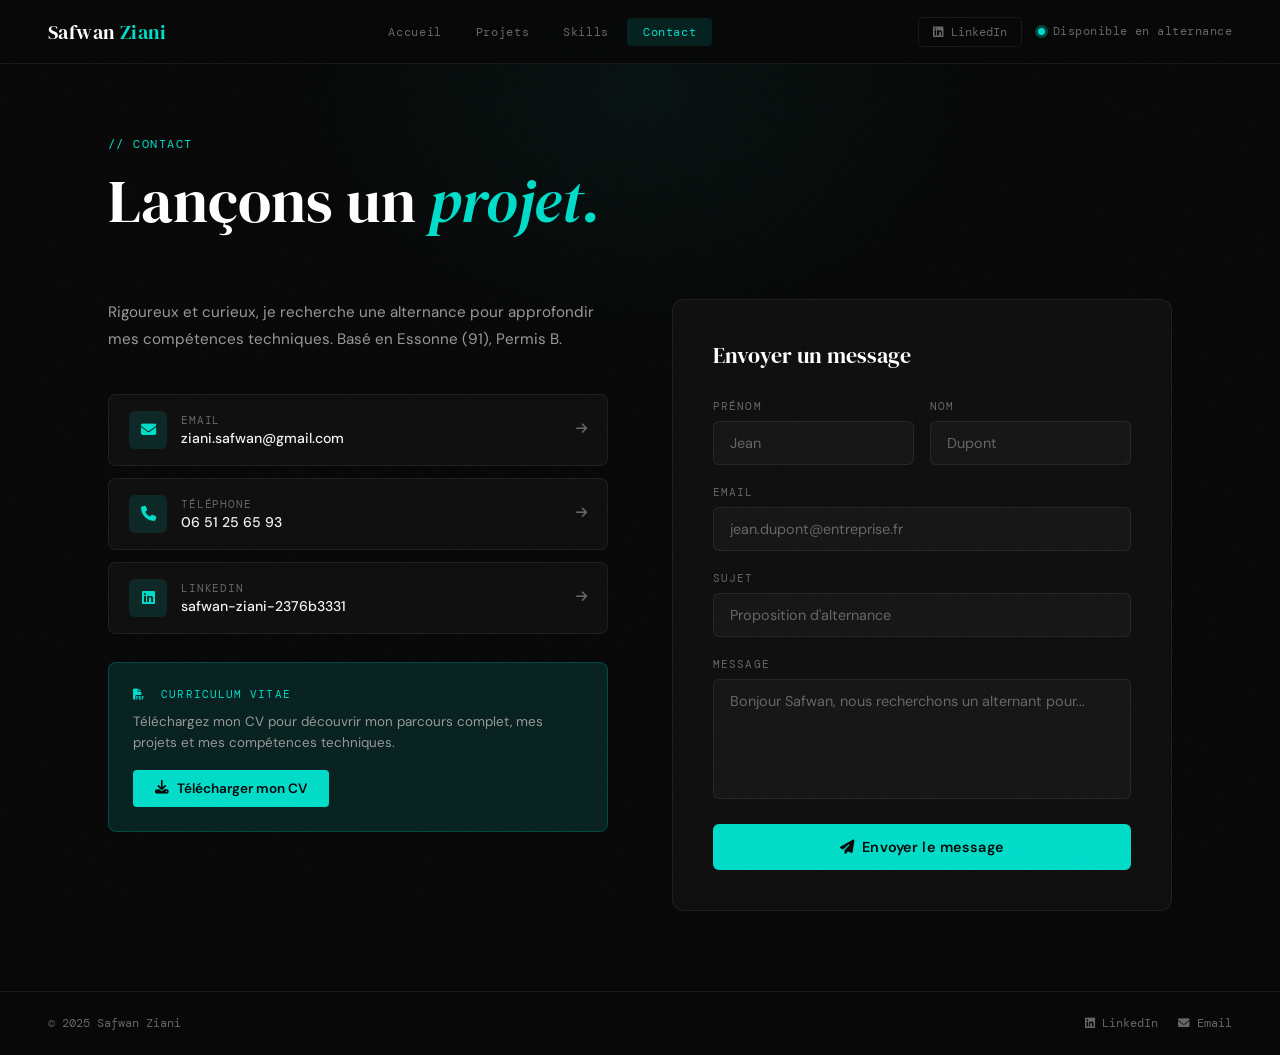
==== final/contact.html @ bb22d4ef "premier commit" ====
<!DOCTYPE html>
<html lang="fr">
<head>
    <meta charset="UTF-8">
    <meta name="viewport" content="width=device-width, initial-scale=1.0">
    <title>Safwan Ziani — Contact</title>
    <link href="https://fonts.googleapis.com/css2?family=DM+Serif+Display:ital@0;1&family=DM+Mono:wght@300;400;500&family=DM+Sans:wght@300;400;500;600&display=swap" rel="stylesheet">
    <link rel="stylesheet" href="https://cdnjs.cloudflare.com/ajax/libs/font-awesome/6.4.0/css/all.min.css">
    <link rel="stylesheet" href="style.css">
</head>
<body>
    <div class="ambient"></div>

    <header>
        <a href="index.html" class="logo">Safwan <span class="logo-accent">Ziani</span></a>
        <nav>
            <a href="index.html" class="tab-btn">Accueil</a>
            <a href="projets.html" class="tab-btn">Projets</a>
            <a href="skills.html" class="tab-btn">Skills</a>
            <a href="contact.html" class="tab-btn active">Contact</a>
        </nav>
        <div class="header-actions">
            <a href="https://www.linkedin.com/in/safwan-ziani-2376b3331/" target="_blank" class="linkedin-btn">
                <i class="fab fa-linkedin"></i> LinkedIn
            </a>
            <div class="availability">
                <span class="pulse"></span>
                <span>Disponible en alternance</span>
            </div>
        </div>
    </header>

    <main>
        <div class="inner-layout page-enter">
            <div class="page-hero">
                <p class="page-eyebrow">// contact</p>
                <h2 class="page-title">Lançons un <em>projet.</em></h2>
            </div>

            <div class="contact-layout">

                <!-- Infos de contact -->
                <div class="contact-info">
                    <p class="contact-body-text">
                        Rigoureux et curieux, je recherche une alternance pour approfondir mes compétences techniques. Basé en Essonne (91), Permis B.
                    </p>

                    <div class="contact-links">
                        <a href="mailto:ziani.safwan@gmail.com" class="contact-link">
                            <div class="contact-link-icon"><i class="fas fa-envelope"></i></div>
                            <div class="contact-link-content">
                                <p class="contact-link-label">Email</p>
                                <p class="contact-link-value">ziani.safwan@gmail.com</p>
                            </div>
                            <i class="fas fa-arrow-right contact-link-arrow"></i>
                        </a>

                        <a href="tel:+33651256593" class="contact-link">
                            <div class="contact-link-icon"><i class="fas fa-phone"></i></div>
                            <div class="contact-link-content">
                                <p class="contact-link-label">Téléphone</p>
                                <p class="contact-link-value">06 51 25 65 93</p>
                            </div>
                            <i class="fas fa-arrow-right contact-link-arrow"></i>
                        </a>

                        <a href="https://www.linkedin.com/in/safwan-ziani-2376b3331/" target="_blank" class="contact-link">
                            <div class="contact-link-icon"><i class="fab fa-linkedin"></i></div>
                            <div class="contact-link-content">
                                <p class="contact-link-label">LinkedIn</p>
                                <p class="contact-link-value">safwan-ziani-2376b3331</p>
                            </div>
                            <i class="fas fa-arrow-right contact-link-arrow"></i>
                        </a>
                    </div>

                    <!-- CV Download -->
                    <div class="cv-section" style="margin-top:28px;">
                        <p class="cv-section-label"><i class="fas fa-file-pdf"></i> &nbsp;Curriculum Vitae</p>
                        <p class="cv-desc">Téléchargez mon CV pour découvrir mon parcours complet, mes projets et mes compétences techniques.</p>
                        <!--
                            INSTRUCTIONS pour activer le téléchargement du CV :
                            Option A — Lien direct (Google Drive, OneDrive, etc.) :
                                Remplacez href="CV_" par le lien direct de votre PDF.
                                Ex: href="https://drive.google.com/uc?export=download&id=VOTRE_ID"

                            Option B — Fichier local :
                                Placez votre CV.pdf dans le même dossier que ce fichier HTML.
                                Remplacez href="#" par href="CV_Safwan_Ziani.pdf"
                                et ajoutez download="CV_Safwan_Ziani.pdf" à la balise.
                        -->
                        <a href="CV_ALT_IUT.pdf" class="cv-download-btn" id="cv-btn" onclick="handleCvClick(event)">
                            <i class="fas fa-download"></i> Télécharger mon CV
                        </a>
                        <p id="cv-notice" style="display:none; margin-top:10px; font-family:var(--mono); font-size:0.72rem; color:var(--text-muted);">
                            ⚠ Remplacez le lien href="#" dans le fichier contact.html par l'URL de votre CV PDF.
                        </p>
                    </div>
                </div>

                <!-- Formulaire de contact -->
                <div class="contact-form-card">
                    <p class="form-title">Envoyer un message</p>

                    <div class="form-row">
                        <div class="form-group">
                            <label class="form-label" for="prenom">Prénom</label>
                            <input type="text" id="prenom" class="form-input" placeholder="Jean">
                        </div>
                        <div class="form-group">
                            <label class="form-label" for="nom">Nom</label>
                            <input type="text" id="nom" class="form-input" placeholder="Dupont">
                        </div>
                    </div>

                    <div class="form-group">
                        <label class="form-label" for="email">Email</label>
                        <input type="email" id="email" class="form-input" placeholder="jean.dupont@entreprise.fr">
                    </div>

                    <div class="form-group">
                        <label class="form-label" for="sujet">Sujet</label>
                        <input type="text" id="sujet" class="form-input" placeholder="Proposition d'alternance">
                    </div>

                    <div class="form-group">
                        <label class="form-label" for="message">Message</label>
                        <textarea id="message" class="form-textarea" placeholder="Bonjour Safwan, nous recherchons un alternant pour..."></textarea>
                    </div>

                    <button class="form-submit" onclick="sendEmail()">
                        <i class="fas fa-paper-plane"></i> Envoyer le message
                    </button>

                    <p id="form-feedback" style="display:none; margin-top:14px; font-family:var(--mono); font-size:0.78rem; text-align:center;"></p>
                </div>

            </div>
        </div>
    </main>

    <footer>
        <span class="footer-copy">© 2025 Safwan Ziani</span>
        <div class="footer-links">
            <a href="https://www.linkedin.com/in/safwan-ziani-2376b3331/" target="_blank" class="footer-link"><i class="fab fa-linkedin"></i> LinkedIn</a>
            <a href="mailto:ziani.safwan@gmail.com" class="footer-link"><i class="fas fa-envelope"></i> Email</a>
        </div>
    </footer>

    <script>
        function sendEmail() {
            const prenom  = document.getElementById('prenom').value.trim();
            const nom     = document.getElementById('nom').value.trim();
            const email   = document.getElementById('email').value.trim();
            const sujet   = document.getElementById('sujet').value.trim();
            const message = document.getElementById('message').value.trim();
            const feedback = document.getElementById('form-feedback');

            if (!prenom || !email || !message) {
                feedback.style.display = 'block';
                feedback.style.color = '#ff6b6b';
                feedback.textContent = '⚠ Merci de remplir au moins votre prénom, email et message.';
                return;
            }

            const emailRegex = /^[^\s@]+@[^\s@]+\.[^\s@]+$/;
            if (!emailRegex.test(email)) {
                feedback.style.display = 'block';
                feedback.style.color = '#ff6b6b';
                feedback.textContent = '⚠ Adresse email invalide.';
                return;
            }

            const corps = `Bonjour Safwan,\n\nVous avez reçu un message de ${prenom} ${nom} (${email}).\n\n${message}\n\n---\nEnvoyé depuis votre portfolio.`;
            const mailtoLink = `mailto:ziani.safwan@gmail.com?subject=${encodeURIComponent(sujet || 'Contact depuis le portfolio')}&body=${encodeURIComponent(corps)}`;

            window.location.href = mailtoLink;

            feedback.style.display = 'block';
            feedback.style.color = 'var(--accent)';
            feedback.textContent = '✓ Votre client mail s\'est ouvert. Envoyez le message depuis là.';
        }

        function handleCvClick(e) {
            const btn = document.getElementById('cv-btn');
            const href = btn.getAttribute('href');
            // Si le lien est encore le placeholder "#", afficher la notice
            if (!href || href === '#') {
                e.preventDefault();
                document.getElementById('cv-notice').style.display = 'block';
            }
        }

        // Envoi au clic sur Entrée dans les champs
        document.addEventListener('keydown', function(e) {
            if (e.key === 'Enter' && e.ctrlKey) sendEmail();
        });
    </script>
</body>
</html>
---- final/style.css ----
@import url('https://fonts.googleapis.com/css2?family=DM+Serif+Display:ital@0;1&family=DM+Mono:wght@300;400;500&family=DM+Sans:wght@300;400;500;600&display=swap');

:root {
    --bg: #080808;
    --bg-2: #0f0f0f;
    --surface: rgba(255,255,255,0.03);
    --surface-hover: rgba(255,255,255,0.06);
    --border: rgba(255,255,255,0.07);
    --border-hover: rgba(0, 220, 200, 0.3);
    --text: #f2f2f2;
    --text-muted: #666;
    --text-soft: #999;
    --accent: #00dcc8;
    --accent-dim: rgba(0, 220, 200, 0.12);
    --accent-glow: rgba(0, 220, 200, 0.08);
    --white: #ffffff;
    --serif: 'DM Serif Display', Georgia, serif;
    --mono: 'DM Mono', monospace;
    --sans: 'DM Sans', sans-serif;
}

*, *::before, *::after { margin: 0; padding: 0; box-sizing: border-box; }

html { scroll-behavior: smooth; }

body {
    background: var(--bg);
    color: var(--text);
    font-family: var(--sans);
    min-height: 100vh;
    overflow-x: hidden;
    -webkit-font-smoothing: antialiased;
}

/* ─── GRAIN TEXTURE ─── */
body::before {
    content: '';
    position: fixed;
    inset: 0;
    background-image: url("data:image/svg+xml,%3Csvg viewBox='0 0 256 256' xmlns='http://www.w3.org/2000/svg'%3E%3Cfilter id='noise'%3E%3CfeTurbulence type='fractalNoise' baseFrequency='0.9' numOctaves='4' stitchTiles='stitch'/%3E%3C/filter%3E%3Crect width='100%25' height='100%25' filter='url(%23noise)' opacity='0.04'/%3E%3C/svg%3E");
    pointer-events: none;
    z-index: 9999;
    opacity: 0.4;
}

/* ─── AMBIENT GLOW ─── */
.ambient {
    position: fixed;
    top: -20vh;
    left: 50%;
    transform: translateX(-50%);
    width: 60vw;
    height: 60vh;
    background: radial-gradient(ellipse, rgba(0,220,200,0.05) 0%, transparent 70%);
    pointer-events: none;
    z-index: 0;
}

/* ─── HEADER ─── */
header {
    position: fixed;
    top: 0; left: 0; right: 0;
    z-index: 100;
    padding: 0 48px;
    height: 64px;
    display: flex;
    align-items: center;
    justify-content: space-between;
    border-bottom: 1px solid var(--border);
    background: rgba(8,8,8,0.85);
    backdrop-filter: blur(20px);
    -webkit-backdrop-filter: blur(20px);
}

.logo {
    font-family: var(--serif);
    font-size: 1.25rem;
    color: var(--white);
    text-decoration: none;
    letter-spacing: 0.02em;
}
.logo-accent { color: var(--accent); }

nav {
    display: flex;
    align-items: center;
    gap: 2px;
}

.tab-btn {
    font-family: var(--mono);
    font-size: 0.78rem;
    color: var(--text-muted);
    text-decoration: none;
    padding: 6px 16px;
    border-radius: 4px;
    letter-spacing: 0.05em;
    transition: color 0.2s, background 0.2s;
}
.tab-btn:hover { color: var(--text); background: var(--surface-hover); }
.tab-btn.active { color: var(--accent); background: var(--accent-dim); }

.header-actions {
    display: flex;
    align-items: center;
    gap: 16px;
}

.linkedin-btn {
    display: flex;
    align-items: center;
    gap: 7px;
    font-family: var(--mono);
    font-size: 0.75rem;
    color: var(--text-muted);
    text-decoration: none;
    padding: 6px 14px;
    border: 1px solid var(--border);
    border-radius: 4px;
    transition: all 0.2s;
}
.linkedin-btn:hover {
    color: var(--accent);
    border-color: var(--border-hover);
    background: var(--accent-dim);
}

.availability {
    display: flex;
    align-items: center;
    gap: 8px;
    font-family: var(--mono);
    font-size: 0.72rem;
    color: var(--text-muted);
    letter-spacing: 0.04em;
}
.pulse {
    width: 7px; height: 7px;
    background: var(--accent);
    border-radius: 50%;
    position: relative;
}
.pulse::after {
    content: '';
    position: absolute;
    inset: -3px;
    border-radius: 50%;
    background: var(--accent);
    opacity: 0.3;
    animation: pulse 2s ease-in-out infinite;
}
@keyframes pulse { 0%,100%{transform:scale(1);opacity:0.3} 50%{transform:scale(1.8);opacity:0} }

/* ─── MAIN WRAPPER ─── */
main {
    padding-top: 64px;
    min-height: 100vh;
    position: relative;
    z-index: 1;
}

/* ─── PAGE ENTER ANIMATION ─── */
.page-enter { animation: pageEnter 0.6s cubic-bezier(0.16, 1, 0.3, 1) both; }
@keyframes pageEnter {
    from { opacity:0; transform: translateY(24px); }
    to   { opacity:1; transform: translateY(0); }
}

/* ─── HOME PAGE ─── */
.home-layout {
    display: grid;
    grid-template-columns: 1fr auto 1fr;
    gap: 0 48px;
    min-height: calc(100vh - 64px);
    align-items: center;
    max-width: 1280px;
    margin: 0 auto;
    padding: 60px 48px;
}

.home-left { padding-right: 16px; }

/* ─── PORTRAIT ─── */
.home-portrait {
    display: flex;
    justify-content: center;
    align-items: center;
    opacity: 0;
    animation: fadeUp 0.6s 0.25s ease both;
}

.portrait-wrapper {
    position: relative;
    width: 210px;
}

.portrait-img {
    width: 210px;
    height: 270px;
    object-fit: cover;
    object-position: center top;
    border-radius: 110px 110px 36px 36px;
    display: block;
    border: 1px solid var(--border);
    filter: grayscale(15%);
    transition: filter 0.4s;
}
.portrait-img:hover { filter: grayscale(0%); }

.portrait-wrapper::before {
    content: '';
    position: absolute;
    inset: -6px;
    border-radius: 116px 116px 42px 42px;
    border: 1px solid rgba(0,220,200,0.25);
    pointer-events: none;
}

.portrait-badge {
    position: absolute;
    bottom: -14px;
    left: 50%;
    transform: translateX(-50%);
    display: flex;
    align-items: center;
    gap: 6px;
    background: var(--bg-2);
    border: 1px solid rgba(0,220,200,0.3);
    border-radius: 20px;
    padding: 6px 14px;
    white-space: nowrap;
    font-family: var(--mono);
    font-size: 0.68rem;
    color: var(--accent);
    letter-spacing: 0.05em;
}

.eyebrow {
    font-family: var(--mono);
    font-size: 0.78rem;
    color: var(--accent);
    letter-spacing: 0.1em;
    margin-bottom: 28px;
    opacity: 0;
    animation: fadeUp 0.5s 0.1s ease both;
}

.hero-name {
    font-family: var(--serif);
    font-size: clamp(3.5rem, 6vw, 5rem);
    font-weight: 400;
    line-height: 1.05;
    color: var(--white);
    margin-bottom: 8px;
    opacity: 0;
    animation: fadeUp 0.5s 0.2s ease both;
}

.hero-name em {
    font-style: italic;
    color: var(--accent);
}

.hero-role {
    font-family: var(--mono);
    font-size: 0.85rem;
    color: var(--text-muted);
    letter-spacing: 0.05em;
    margin-bottom: 32px;
    opacity: 0;
    animation: fadeUp 0.5s 0.3s ease both;
}

.hero-desc {
    font-size: 1rem;
    color: var(--text-soft);
    line-height: 1.8;
    max-width: 480px;
    margin-bottom: 48px;
    opacity: 0;
    animation: fadeUp 0.5s 0.4s ease both;
}

.hero-cta {
    display: flex;
    gap: 14px;
    flex-wrap: wrap;
    opacity: 0;
    animation: fadeUp 0.5s 0.5s ease both;
}

.btn-primary {
    display: inline-flex;
    align-items: center;
    gap: 8px;
    background: var(--accent);
    color: #080808;
    font-family: var(--sans);
    font-weight: 600;
    font-size: 0.875rem;
    padding: 12px 28px;
    border-radius: 4px;
    text-decoration: none;
    transition: all 0.2s;
    letter-spacing: 0.01em;
}
.btn-primary:hover { background: #fff; transform: translateY(-1px); box-shadow: 0 8px 24px rgba(0,220,200,0.2); }

.btn-outline {
    display: inline-flex;
    align-items: center;
    gap: 8px;
    background: transparent;
    color: var(--text-soft);
    font-family: var(--sans);
    font-weight: 500;
    font-size: 0.875rem;
    padding: 12px 28px;
    border: 1px solid var(--border);
    border-radius: 4px;
    text-decoration: none;
    transition: all 0.2s;
}
.btn-outline:hover { color: var(--text); border-color: rgba(255,255,255,0.2); background: var(--surface-hover); transform: translateY(-1px); }

/* ─── HOME RIGHT: CODE CARD ─── */
.home-right {
    opacity: 0;
    animation: fadeUp 0.6s 0.3s ease both;
}

.code-card {
    background: var(--bg-2);
    border: 1px solid var(--border);
    border-radius: 12px;
    overflow: hidden;
}

.code-card-header {
    display: flex;
    align-items: center;
    gap: 8px;
    padding: 14px 20px;
    border-bottom: 1px solid var(--border);
    background: rgba(255,255,255,0.02);
}
.dot { width:10px; height:10px; border-radius:50%; }
.dot-r{background:#ff5f56;} .dot-y{background:#ffbd2e;} .dot-g{background:#27c93f;}
.code-filename {
    font-family: var(--mono);
    font-size: 0.75rem;
    color: var(--text-muted);
    margin-left: 8px;
}

.code-body {
    padding: 28px 24px;
    font-family: var(--mono);
    font-size: 0.82rem;
    line-height: 1.9;
    overflow-x: auto;
}
.code-body pre { margin: 0; }
.kw  { color: #c792ea; }
.cls { color: #82aaff; }
.str { color: #c3e88d; }
.cmt { color: #546e7a; font-style: italic; }
.fn  { color: var(--accent); }

.code-footer {
    display: grid;
    grid-template-columns: repeat(3, 1fr);
    border-top: 1px solid var(--border);
}
.stat-item {
    padding: 16px 20px;
    border-right: 1px solid var(--border);
    text-align: center;
}
.stat-item:last-child { border-right: none; }
.stat-val {
    font-family: var(--serif);
    font-size: 1.5rem;
    color: var(--white);
    display: block;
}
.stat-label {
    font-family: var(--mono);
    font-size: 0.68rem;
    color: var(--text-muted);
    letter-spacing: 0.06em;
    text-transform: uppercase;
}

@keyframes fadeUp {
    from { opacity:0; transform: translateY(20px); }
    to   { opacity:1; transform: translateY(0); }
}

/* ─── INNER PAGES LAYOUT ─── */
.inner-layout {
    max-width: 1160px;
    margin: 0 auto;
    padding: 72px 48px 80px;
}

.page-hero {
    margin-bottom: 64px;
}
.page-eyebrow {
    font-family: var(--mono);
    font-size: 0.75rem;
    color: var(--accent);
    letter-spacing: 0.12em;
    text-transform: uppercase;
    margin-bottom: 16px;
}
.page-title {
    font-family: var(--serif);
    font-size: clamp(2.5rem, 5vw, 3.8rem);
    font-weight: 400;
    color: var(--white);
    line-height: 1.1;
}
.page-title em { font-style: italic; color: var(--accent); }

/* ─── PROJECTS ─── */
.projects-wrapper {
    display: grid;
    grid-template-columns: 3fr 2fr;
    gap: 48px;
}

.projects-list { display: flex; flex-direction: column; gap: 2px; }

.project-card {
    background: var(--surface);
    border: 1px solid var(--border);
    border-radius: 10px;
    padding: 32px;
    transition: all 0.25s;
    cursor: default;
}
.project-card:hover {
    border-color: var(--border-hover);
    background: var(--surface-hover);
    transform: translateX(4px);
}

.project-tags-row { display: flex; flex-wrap: wrap; gap: 6px; margin-bottom: 16px; }
.tag {
    font-family: var(--mono);
    font-size: 0.7rem;
    color: var(--accent);
    background: var(--accent-dim);
    padding: 3px 10px;
    border-radius: 3px;
    letter-spacing: 0.04em;
}

.project-card h3 {
    font-family: var(--serif);
    font-size: 1.45rem;
    font-weight: 400;
    color: var(--white);
    margin-bottom: 6px;
}
.project-subtitle {
    font-family: var(--mono);
    font-size: 0.75rem;
    color: var(--text-muted);
    margin-bottom: 16px;
    letter-spacing: 0.04em;
}
.project-desc {
    font-size: 0.9rem;
    color: var(--text-soft);
    line-height: 1.75;
    margin-bottom: 20px;
}
.project-detail-title {
    font-family: var(--mono);
    font-size: 0.72rem;
    color: var(--accent);
    letter-spacing: 0.1em;
    text-transform: uppercase;
    margin-bottom: 8px;
    margin-top: 18px;
}
.project-ul {
    list-style: none;
    display: flex;
    flex-direction: column;
    gap: 8px;
}
.project-ul li {
    font-size: 0.875rem;
    color: var(--text-soft);
    line-height: 1.6;
    padding-left: 16px;
    position: relative;
}
.project-ul li::before {
    content: '─';
    position: absolute;
    left: 0;
    color: var(--accent);
    font-size: 0.7rem;
    top: 3px;
}

/* ─── TIMELINE ─── */
.sidebar-section { margin-bottom: 48px; }
.section-label {
    font-family: var(--mono);
    font-size: 0.72rem;
    color: var(--text-muted);
    letter-spacing: 0.12em;
    text-transform: uppercase;
    margin-bottom: 24px;
    padding-bottom: 12px;
    border-bottom: 1px solid var(--border);
}

.timeline { position: relative; padding-left: 20px; }
.timeline::before {
    content: '';
    position: absolute;
    left: 0; top: 6px; bottom: 6px;
    width: 1px;
    background: var(--border);
}

.timeline-item {
    position: relative;
    margin-bottom: 28px;
    padding-left: 20px;
}
.timeline-item::before {
    content: '';
    position: absolute;
    left: -24px; top: 7px;
    width: 7px; height: 7px;
    background: var(--accent);
    border-radius: 50%;
    box-shadow: 0 0 8px var(--accent);
}

.tl-date {
    font-family: var(--mono);
    font-size: 0.7rem;
    color: var(--accent);
    letter-spacing: 0.05em;
    margin-bottom: 4px;
}
.tl-title {
    font-family: var(--sans);
    font-size: 0.95rem;
    font-weight: 600;
    color: var(--text);
    margin-bottom: 2px;
}
.tl-org {
    font-size: 0.82rem;
    color: var(--text-muted);
    margin-bottom: 8px;
}
.tl-desc {
    font-size: 0.83rem;
    color: var(--text-soft);
    line-height: 1.65;
}

/* ─── SKILLS ─── */
.skills-wrapper {
    display: grid;
    grid-template-columns: repeat(2, 1fr);
    gap: 2px;
}

.skill-group {
    background: var(--surface);
    border: 1px solid var(--border);
    border-radius: 10px;
    padding: 32px;
    transition: border-color 0.2s;
}
.skill-group:hover { border-color: var(--border-hover); }

.skill-group-title {
    font-family: var(--mono);
    font-size: 0.72rem;
    color: var(--accent);
    letter-spacing: 0.12em;
    text-transform: uppercase;
    margin-bottom: 24px;
    display: flex;
    align-items: center;
    gap: 8px;
}
.skill-group-title i { font-size: 0.85rem; }

.skill-items { display: flex; flex-wrap: wrap; gap: 8px; }

.skill-pill {
    display: flex;
    align-items: center;
    gap: 7px;
    font-family: var(--mono);
    font-size: 0.78rem;
    color: var(--text-soft);
    background: rgba(255,255,255,0.04);
    border: 1px solid var(--border);
    padding: 8px 14px;
    border-radius: 4px;
    transition: all 0.2s;
}
.skill-pill:hover {
    color: var(--accent);
    border-color: var(--border-hover);
    background: var(--accent-dim);
}
.skill-pill i { font-size: 0.9rem; color: var(--accent); }

/* ─── CONTACT PAGE ─── */
.contact-layout {
    display: grid;
    grid-template-columns: 1fr 1fr;
    gap: 64px;
    align-items: start;
}

.contact-info { }

.contact-headline {
    font-family: var(--serif);
    font-size: clamp(2rem, 4vw, 3rem);
    font-weight: 400;
    color: var(--white);
    line-height: 1.15;
    margin-bottom: 20px;
}
.contact-headline em { font-style: italic; color: var(--accent); }

.contact-body-text {
    font-size: 0.95rem;
    color: var(--text-soft);
    line-height: 1.8;
    margin-bottom: 40px;
}

.contact-links { display: flex; flex-direction: column; gap: 12px; }

.contact-link {
    display: flex;
    align-items: center;
    gap: 14px;
    padding: 16px 20px;
    background: var(--surface);
    border: 1px solid var(--border);
    border-radius: 8px;
    text-decoration: none;
    transition: all 0.2s;
    group: true;
}
.contact-link:hover {
    border-color: var(--border-hover);
    background: var(--surface-hover);
    transform: translateX(4px);
}
.contact-link-icon {
    width: 38px; height: 38px;
    background: var(--accent-dim);
    border-radius: 6px;
    display: flex; align-items: center; justify-content: center;
    font-size: 0.95rem;
    color: var(--accent);
    flex-shrink: 0;
}
.contact-link-content { flex: 1; }
.contact-link-label {
    font-family: var(--mono);
    font-size: 0.68rem;
    color: var(--text-muted);
    letter-spacing: 0.08em;
    text-transform: uppercase;
    margin-bottom: 2px;
}
.contact-link-value {
    font-size: 0.88rem;
    color: var(--text);
    font-weight: 500;
}
.contact-link-arrow {
    color: var(--text-muted);
    font-size: 0.8rem;
    transition: transform 0.2s, color 0.2s;
}
.contact-link:hover .contact-link-arrow {
    color: var(--accent);
    transform: translateX(4px);
}

/* ─── CONTACT FORM ─── */
.contact-form-card {
    background: var(--bg-2);
    border: 1px solid var(--border);
    border-radius: 12px;
    padding: 40px;
}

.form-title {
    font-family: var(--serif);
    font-size: 1.4rem;
    color: var(--white);
    margin-bottom: 28px;
}

.form-group { margin-bottom: 20px; }

.form-label {
    display: block;
    font-family: var(--mono);
    font-size: 0.7rem;
    color: var(--text-muted);
    letter-spacing: 0.1em;
    text-transform: uppercase;
    margin-bottom: 8px;
}

.form-input,
.form-textarea {
    width: 100%;
    background: rgba(255,255,255,0.03);
    border: 1px solid var(--border);
    border-radius: 6px;
    padding: 12px 16px;
    font-family: var(--sans);
    font-size: 0.9rem;
    color: var(--text);
    outline: none;
    transition: border-color 0.2s, background 0.2s;
    resize: none;
}
.form-input::placeholder,
.form-textarea::placeholder { color: var(--text-muted); }
.form-input:focus,
.form-textarea:focus {
    border-color: var(--border-hover);
    background: rgba(0,220,200,0.03);
}

.form-textarea { height: 120px; }

.form-row { display: grid; grid-template-columns: 1fr 1fr; gap: 16px; }

.form-submit {
    width: 100%;
    background: var(--accent);
    color: #080808;
    font-family: var(--sans);
    font-weight: 600;
    font-size: 0.9rem;
    padding: 14px;
    border: none;
    border-radius: 6px;
    cursor: pointer;
    display: flex;
    align-items: center;
    justify-content: center;
    gap: 8px;
    transition: all 0.2s;
    letter-spacing: 0.01em;
    margin-top: 8px;
}
.form-submit:hover { background: #fff; transform: translateY(-1px); box-shadow: 0 8px 24px rgba(0,220,200,0.2); }

/* ─── CV DOWNLOAD SECTION ─── */
.cv-section {
    margin-top: 24px;
    padding: 24px;
    background: var(--accent-dim);
    border: 1px solid rgba(0,220,200,0.2);
    border-radius: 8px;
}
.cv-section-label {
    font-family: var(--mono);
    font-size: 0.68rem;
    color: var(--accent);
    letter-spacing: 0.1em;
    text-transform: uppercase;
    margin-bottom: 10px;
}
.cv-desc {
    font-size: 0.84rem;
    color: var(--text-soft);
    margin-bottom: 16px;
    line-height: 1.6;
}
.cv-download-btn {
    display: inline-flex;
    align-items: center;
    gap: 8px;
    background: var(--accent);
    color: #080808;
    font-family: var(--sans);
    font-weight: 600;
    font-size: 0.85rem;
    padding: 10px 22px;
    border-radius: 4px;
    text-decoration: none;
    transition: all 0.2s;
    cursor: pointer;
    border: none;
}
.cv-download-btn:hover { background: #fff; transform: translateY(-1px); }

/* ─── FOOTER LINE ─── */
footer {
    border-top: 1px solid var(--border);
    padding: 24px 48px;
    display: flex;
    align-items: center;
    justify-content: space-between;
    position: relative;
    z-index: 1;
}
.footer-copy {
    font-family: var(--mono);
    font-size: 0.72rem;
    color: var(--text-muted);
}
.footer-links { display: flex; gap: 20px; }
.footer-link {
    font-family: var(--mono);
    font-size: 0.72rem;
    color: var(--text-muted);
    text-decoration: none;
    transition: color 0.2s;
}
.footer-link:hover { color: var(--accent); }

/* ─── DIVIDER ─── */
.divider {
    height: 1px;
    background: var(--border);
    margin: 48px 0;
}

/* ─── RESPONSIVE ─── */
@media (max-width: 900px) {
    header { padding: 0 24px; }
    .availability { display: none; }
    .home-layout { grid-template-columns: 1fr; padding: 48px 24px; gap: 40px; }
    .home-left { padding-right: 0; }
    .home-portrait { order: -1; }
    .portrait-img { width: 160px; height: 200px; }
    .portrait-wrapper { width: 160px; }
    .inner-layout { padding: 48px 24px; }
    .projects-wrapper { grid-template-columns: 1fr; }
    .skills-wrapper { grid-template-columns: 1fr; }
    .contact-layout { grid-template-columns: 1fr; gap: 40px; }
    .form-row { grid-template-columns: 1fr; }
    footer { padding: 20px 24px; flex-direction: column; gap: 12px; text-align: center; }
}
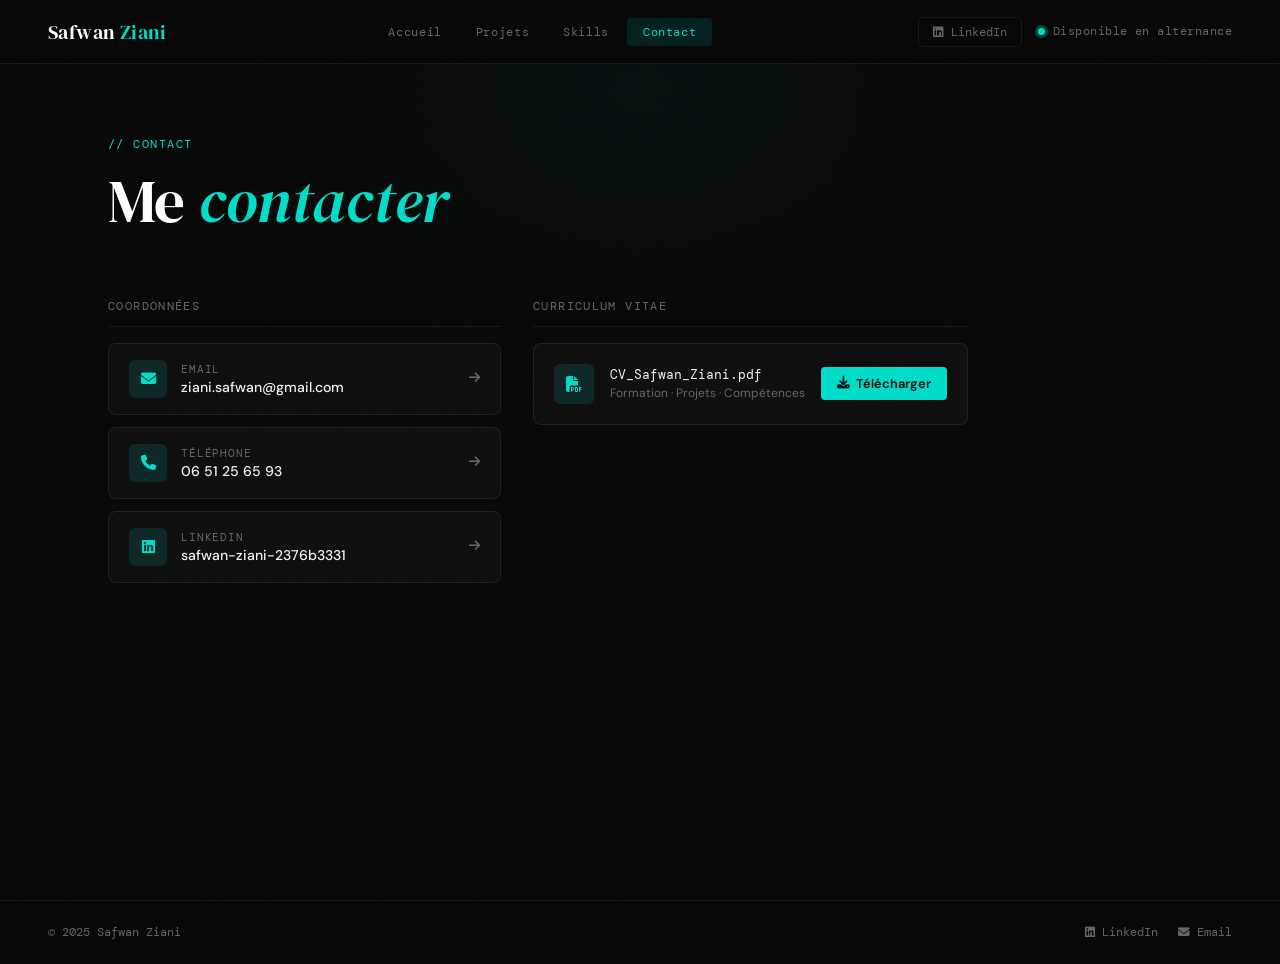
==== commit 124087f1: "safwan" ====
--- a/final/contact.html
+++ b/final/contact.html
@@ -10,7 +10,6 @@
 </head>
 <body>
     <div class="ambient"></div>
-
     <header>
         <a href="index.html" class="logo">Safwan <span class="logo-accent">Ziani</span></a>
         <nav>
@@ -34,17 +33,14 @@
         <div class="inner-layout page-enter">
             <div class="page-hero">
                 <p class="page-eyebrow">// contact</p>
-                <h2 class="page-title">Lançons un <em>projet.</em></h2>
+                <h2 class="page-title">Me <em>contacter</em></h2>
             </div>
 
-            <div class="contact-layout">
+            <div class="contact-simple-layout">
 
-                <!-- Infos de contact -->
-                <div class="contact-info">
-                    <p class="contact-body-text">
-                        Rigoureux et curieux, je recherche une alternance pour approfondir mes compétences techniques. Basé en Essonne (91), Permis B.
-                    </p>
-
+                <!-- Bloc coordonnées -->
+                <div class="contact-block">
+                    <p class="contact-block-label">Coordonnées</p>
                     <div class="contact-links">
                         <a href="mailto:ziani.safwan@gmail.com" class="contact-link">
                             <div class="contact-link-icon"><i class="fas fa-envelope"></i></div>
@@ -54,7 +50,6 @@
                             </div>
                             <i class="fas fa-arrow-right contact-link-arrow"></i>
                         </a>
-
                         <a href="tel:+33651256593" class="contact-link">
                             <div class="contact-link-icon"><i class="fas fa-phone"></i></div>
                             <div class="contact-link-content">
@@ -63,7 +58,6 @@
                             </div>
                             <i class="fas fa-arrow-right contact-link-arrow"></i>
                         </a>
-
                         <a href="https://www.linkedin.com/in/safwan-ziani-2376b3331/" target="_blank" class="contact-link">
                             <div class="contact-link-icon"><i class="fab fa-linkedin"></i></div>
                             <div class="contact-link-content">
@@ -73,66 +67,21 @@
                             <i class="fas fa-arrow-right contact-link-arrow"></i>
                         </a>
                     </div>
-
-                    <!-- CV Download -->
-                    <div class="cv-section" style="margin-top:28px;">
-                        <p class="cv-section-label"><i class="fas fa-file-pdf"></i> &nbsp;Curriculum Vitae</p>
-                        <p class="cv-desc">Téléchargez mon CV pour découvrir mon parcours complet, mes projets et mes compétences techniques.</p>
-                        <!--
-                            INSTRUCTIONS pour activer le téléchargement du CV :
-                            Option A — Lien direct (Google Drive, OneDrive, etc.) :
-                                Remplacez href="CV_" par le lien direct de votre PDF.
-                                Ex: href="https://drive.google.com/uc?export=download&id=VOTRE_ID"
-
-                            Option B — Fichier local :
-                                Placez votre CV.pdf dans le même dossier que ce fichier HTML.
-                                Remplacez href="#" par href="CV_Safwan_Ziani.pdf"
-                                et ajoutez download="CV_Safwan_Ziani.pdf" à la balise.
-                        -->
-                        <a href="CV_ALT_IUT.pdf" class="cv-download-btn" id="cv-btn" onclick="handleCvClick(event)">
-                            <i class="fas fa-download"></i> Télécharger mon CV
-                        </a>
-                        <p id="cv-notice" style="display:none; margin-top:10px; font-family:var(--mono); font-size:0.72rem; color:var(--text-muted);">
-                            ⚠ Remplacez le lien href="#" dans le fichier contact.html par l'URL de votre CV PDF.
-                        </p>
-                    </div>
                 </div>
 
-                <!-- Formulaire de contact -->
-                <div class="contact-form-card">
-                    <p class="form-title">Envoyer un message</p>
-
-                    <div class="form-row">
-                        <div class="form-group">
-                            <label class="form-label" for="prenom">Prénom</label>
-                            <input type="text" id="prenom" class="form-input" placeholder="Jean">
+                <!-- Bloc CV -->
+                <div class="contact-block">
+                    <p class="contact-block-label">Curriculum Vitae</p>
+                    <div class="cv-card">
+                        <div class="cv-card-icon"><i class="fas fa-file-pdf"></i></div>
+                        <div class="cv-card-info">
+                            <p class="cv-card-title">CV_Safwan_Ziani.pdf</p>
+                            <p class="cv-card-sub">Formation · Projets · Compétences</p>
                         </div>
-                        <div class="form-group">
-                            <label class="form-label" for="nom">Nom</label>
-                            <input type="text" id="nom" class="form-input" placeholder="Dupont">
-                        </div>
+                        <a href="CV_ALT.pdf" class="cv-dl-btn" download>
+                            <i class="fas fa-download"></i> Télécharger
+                        </a>
                     </div>
-
-                    <div class="form-group">
-                        <label class="form-label" for="email">Email</label>
-                        <input type="email" id="email" class="form-input" placeholder="jean.dupont@entreprise.fr">
-                    </div>
-
-                    <div class="form-group">
-                        <label class="form-label" for="sujet">Sujet</label>
-                        <input type="text" id="sujet" class="form-input" placeholder="Proposition d'alternance">
-                    </div>
-
-                    <div class="form-group">
-                        <label class="form-label" for="message">Message</label>
-                        <textarea id="message" class="form-textarea" placeholder="Bonjour Safwan, nous recherchons un alternant pour..."></textarea>
-                    </div>
-
-                    <button class="form-submit" onclick="sendEmail()">
-                        <i class="fas fa-paper-plane"></i> Envoyer le message
-                    </button>
-
-                    <p id="form-feedback" style="display:none; margin-top:14px; font-family:var(--mono); font-size:0.78rem; text-align:center;"></p>
                 </div>
 
             </div>
@@ -146,55 +95,5 @@
             <a href="mailto:ziani.safwan@gmail.com" class="footer-link"><i class="fas fa-envelope"></i> Email</a>
         </div>
     </footer>
-
-    <script>
-        function sendEmail() {
-            const prenom  = document.getElementById('prenom').value.trim();
-            const nom     = document.getElementById('nom').value.trim();
-            const email   = document.getElementById('email').value.trim();
-            const sujet   = document.getElementById('sujet').value.trim();
-            const message = document.getElementById('message').value.trim();
-            const feedback = document.getElementById('form-feedback');
-
-            if (!prenom || !email || !message) {
-                feedback.style.display = 'block';
-                feedback.style.color = '#ff6b6b';
-                feedback.textContent = '⚠ Merci de remplir au moins votre prénom, email et message.';
-                return;
-            }
-
-            const emailRegex = /^[^\s@]+@[^\s@]+\.[^\s@]+$/;
-            if (!emailRegex.test(email)) {
-                feedback.style.display = 'block';
-                feedback.style.color = '#ff6b6b';
-                feedback.textContent = '⚠ Adresse email invalide.';
-                return;
-            }
-
-            const corps = `Bonjour Safwan,\n\nVous avez reçu un message de ${prenom} ${nom} (${email}).\n\n${message}\n\n---\nEnvoyé depuis votre portfolio.`;
-            const mailtoLink = `mailto:ziani.safwan@gmail.com?subject=${encodeURIComponent(sujet || 'Contact depuis le portfolio')}&body=${encodeURIComponent(corps)}`;
-
-            window.location.href = mailtoLink;
-
-            feedback.style.display = 'block';
-            feedback.style.color = 'var(--accent)';
-            feedback.textContent = '✓ Votre client mail s\'est ouvert. Envoyez le message depuis là.';
-        }
-
-        function handleCvClick(e) {
-            const btn = document.getElementById('cv-btn');
-            const href = btn.getAttribute('href');
-            // Si le lien est encore le placeholder "#", afficher la notice
-            if (!href || href === '#') {
-                e.preventDefault();
-                document.getElementById('cv-notice').style.display = 'block';
-            }
-        }
-
-        // Envoi au clic sur Entrée dans les champs
-        document.addEventListener('keydown', function(e) {
-            if (e.key === 'Enter' && e.ctrlKey) sendEmail();
-        });
-    </script>
 </body>
 </html>
--- a/final/style.css
+++ b/final/style.css
@@ -578,6 +578,11 @@
     gap: 2px;
 }
 
+/* Groupe pleine largeur (soft skills) */
+.skill-group-full {
+    grid-column: 1 / -1;
+}
+
 .skill-group {
     background: var(--surface);
     border: 1px solid var(--border);
@@ -622,25 +627,99 @@
 }
 .skill-pill i { font-size: 0.9rem; color: var(--accent); }
 
+/* Soft skills — teinte légèrement différente */
+.skill-pill.soft {
+    color: var(--text-soft);
+    border-color: rgba(255,255,255,0.06);
+}
+.skill-pill.soft i { color: var(--text-muted); }
+.skill-pill.soft:hover {
+    color: var(--text);
+    border-color: rgba(255,255,255,0.15);
+    background: rgba(255,255,255,0.05);
+}
+.skill-pill.soft:hover i { color: var(--text-soft); }
+
 /* ─── CONTACT PAGE ─── */
-.contact-layout {
+.contact-simple-layout {
     display: grid;
     grid-template-columns: 1fr 1fr;
-    gap: 64px;
+    gap: 32px;
     align-items: start;
-}
-
-.contact-info { }
-
-.contact-headline {
-    font-family: var(--serif);
-    font-size: clamp(2rem, 4vw, 3rem);
-    font-weight: 400;
-    color: var(--white);
-    line-height: 1.15;
-    margin-bottom: 20px;
-}
-.contact-headline em { font-style: italic; color: var(--accent); }
+    max-width: 860px;
+}
+
+.contact-block { display: flex; flex-direction: column; gap: 16px; }
+
+.contact-block-label {
+    font-family: var(--mono);
+    font-size: 0.72rem;
+    color: var(--text-muted);
+    letter-spacing: 0.12em;
+    text-transform: uppercase;
+    padding-bottom: 12px;
+    border-bottom: 1px solid var(--border);
+}
+
+/* CV card */
+.cv-card {
+    display: flex;
+    flex-direction: row;
+    align-items: center;
+    gap: 16px;
+    padding: 20px;
+    background: var(--surface);
+    border: 1px solid var(--border);
+    border-radius: 8px;
+    transition: border-color 0.2s;
+}
+.cv-card:hover { border-color: var(--border-hover); }
+.cv-card-icon {
+    width: 40px; height: 40px;
+    min-width: 40px;
+    background: var(--accent-dim);
+    border-radius: 6px;
+    display: flex; align-items: center; justify-content: center;
+    color: var(--accent);
+    font-size: 1rem;
+    flex-shrink: 0;
+}
+.cv-card-info {
+    flex: 1;
+    min-width: 0;
+}
+.cv-card-title {
+    font-family: var(--mono);
+    font-size: 0.82rem;
+    color: var(--text);
+    margin-bottom: 2px;
+    white-space: nowrap;
+    overflow: hidden;
+    text-overflow: ellipsis;
+}
+.cv-card-sub {
+    font-size: 0.75rem;
+    color: var(--text-muted);
+    white-space: nowrap;
+}
+.cv-dl-btn {
+    margin-left: auto;
+    display: inline-flex;
+    align-items: center;
+    gap: 6px;
+    background: var(--accent);
+    color: #080808;
+    font-family: var(--sans);
+    font-weight: 600;
+    font-size: 0.8rem;
+    padding: 8px 16px;
+    border-radius: 4px;
+    text-decoration: none;
+    white-space: nowrap;
+    transition: all 0.2s;
+    flex-shrink: 0;
+}
+.cv-dl-btn:hover { background: #fff; }
 
 .contact-body-text {
     font-size: 0.95rem;
@@ -701,102 +780,7 @@
     transform: translateX(4px);
 }
 
-/* ─── CONTACT FORM ─── */
-.contact-form-card {
-    background: var(--bg-2);
-    border: 1px solid var(--border);
-    border-radius: 12px;
-    padding: 40px;
-}
-
-.form-title {
-    font-family: var(--serif);
-    font-size: 1.4rem;
-    color: var(--white);
-    margin-bottom: 28px;
-}
-
-.form-group { margin-bottom: 20px; }
-
-.form-label {
-    display: block;
-    font-family: var(--mono);
-    font-size: 0.7rem;
-    color: var(--text-muted);
-    letter-spacing: 0.1em;
-    text-transform: uppercase;
-    margin-bottom: 8px;
-}
-
-.form-input,
-.form-textarea {
-    width: 100%;
-    background: rgba(255,255,255,0.03);
-    border: 1px solid var(--border);
-    border-radius: 6px;
-    padding: 12px 16px;
-    font-family: var(--sans);
-    font-size: 0.9rem;
-    color: var(--text);
-    outline: none;
-    transition: border-color 0.2s, background 0.2s;
-    resize: none;
-}
-.form-input::placeholder,
-.form-textarea::placeholder { color: var(--text-muted); }
-.form-input:focus,
-.form-textarea:focus {
-    border-color: var(--border-hover);
-    background: rgba(0,220,200,0.03);
-}
-
-.form-textarea { height: 120px; }
-
-.form-row { display: grid; grid-template-columns: 1fr 1fr; gap: 16px; }
-
-.form-submit {
-    width: 100%;
-    background: var(--accent);
-    color: #080808;
-    font-family: var(--sans);
-    font-weight: 600;
-    font-size: 0.9rem;
-    padding: 14px;
-    border: none;
-    border-radius: 6px;
-    cursor: pointer;
-    display: flex;
-    align-items: center;
-    justify-content: center;
-    gap: 8px;
-    transition: all 0.2s;
-    letter-spacing: 0.01em;
-    margin-top: 8px;
-}
-.form-submit:hover { background: #fff; transform: translateY(-1px); box-shadow: 0 8px 24px rgba(0,220,200,0.2); }
-
-/* ─── CV DOWNLOAD SECTION ─── */
-.cv-section {
-    margin-top: 24px;
-    padding: 24px;
-    background: var(--accent-dim);
-    border: 1px solid rgba(0,220,200,0.2);
-    border-radius: 8px;
-}
-.cv-section-label {
-    font-family: var(--mono);
-    font-size: 0.68rem;
-    color: var(--accent);
-    letter-spacing: 0.1em;
-    text-transform: uppercase;
-    margin-bottom: 10px;
-}
-.cv-desc {
-    font-size: 0.84rem;
-    color: var(--text-soft);
-    margin-bottom: 16px;
-    line-height: 1.6;
-}
+/* ─── SETUP BANNER (kept for reference, unused) ─── */
 .cv-download-btn {
     display: inline-flex;
     align-items: center;
@@ -815,6 +799,49 @@
 }
 .cv-download-btn:hover { background: #fff; transform: translateY(-1px); }
 
+/* ─── SETUP BANNER (EmailJS) ─── */
+.setup-banner {
+    background: rgba(255, 193, 7, 0.05);
+    border: 1px solid rgba(255, 193, 7, 0.2);
+    border-radius: 8px;
+    padding: 20px 22px;
+    margin-bottom: 24px;
+}
+.setup-banner-title {
+    font-family: var(--mono);
+    font-size: 0.78rem;
+    color: #ffc107;
+    letter-spacing: 0.05em;
+    margin-bottom: 12px;
+    font-weight: 600;
+}
+.setup-steps {
+    list-style: decimal;
+    padding-left: 18px;
+    display: flex;
+    flex-direction: column;
+    gap: 7px;
+}
+.setup-steps li {
+    font-size: 0.8rem;
+    color: var(--text-soft);
+    line-height: 1.6;
+}
+.setup-steps a {
+    color: var(--accent);
+    text-decoration: underline;
+}
+.setup-steps code {
+    background: rgba(255,255,255,0.06);
+    border: 1px solid var(--border);
+    border-radius: 3px;
+    padding: 1px 6px;
+    font-family: var(--mono);
+    font-size: 0.75rem;
+    color: #ffc107;
+}
+.setup-steps strong { color: var(--text); }
+
 /* ─── FOOTER LINE ─── */
 footer {
     border-top: 1px solid var(--border);
@@ -859,7 +886,7 @@
     .inner-layout { padding: 48px 24px; }
     .projects-wrapper { grid-template-columns: 1fr; }
     .skills-wrapper { grid-template-columns: 1fr; }
-    .contact-layout { grid-template-columns: 1fr; gap: 40px; }
+    .contact-simple-layout { grid-template-columns: 1fr; }
     .form-row { grid-template-columns: 1fr; }
     footer { padding: 20px 24px; flex-direction: column; gap: 12px; text-align: center; }
 }
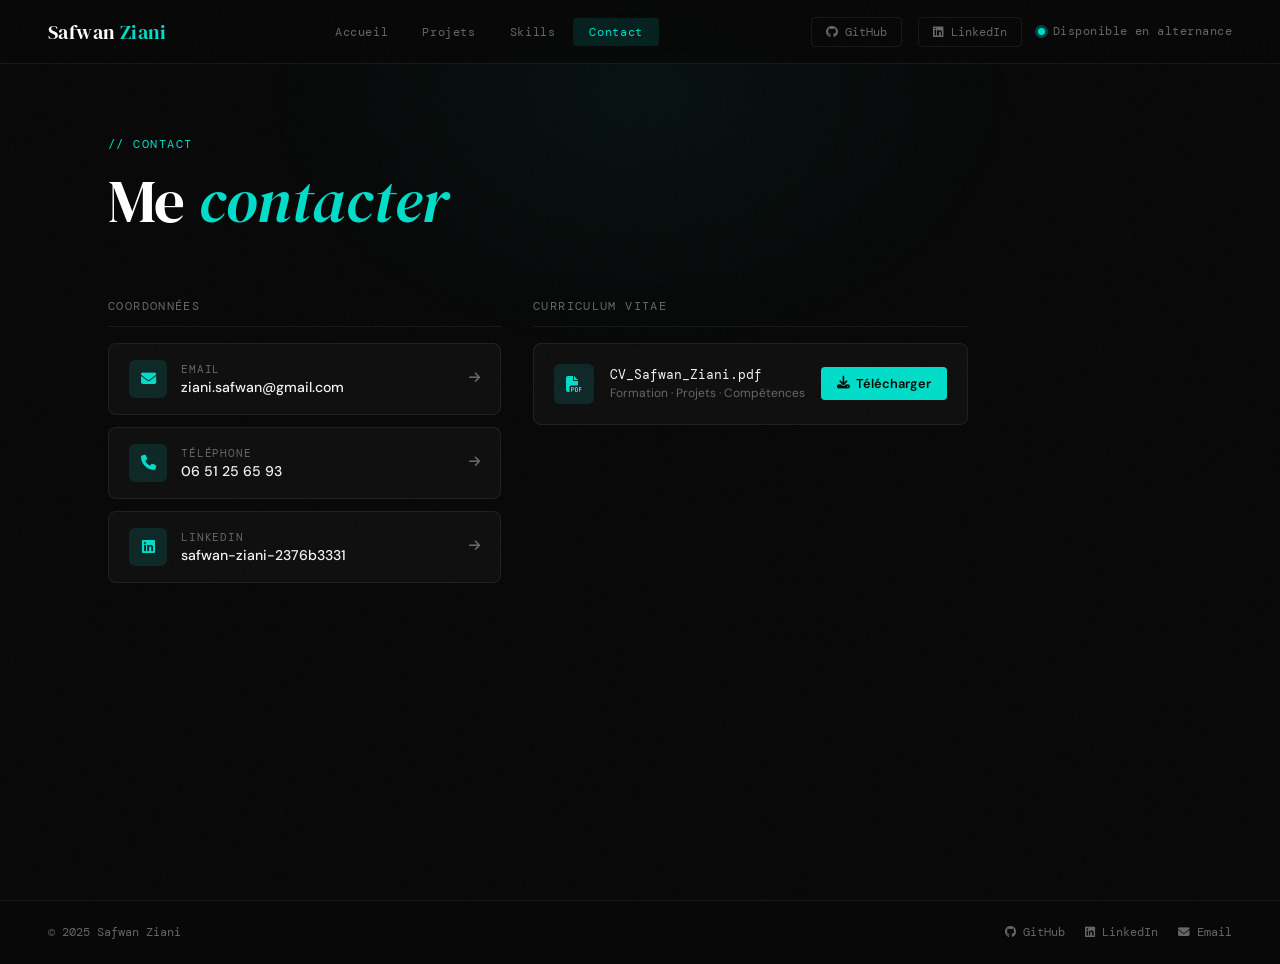
==== commit 9a5bdc8f: "safwan" ====
--- a/final/contact.html
+++ b/final/contact.html
@@ -19,6 +19,9 @@
             <a href="contact.html" class="tab-btn active">Contact</a>
         </nav>
         <div class="header-actions">
+            <a href="https://github.com/zianisafwan-pro" target="_blank" class="linkedin-btn">
+                <i class="fab fa-github"></i> GitHub
+            </a>
             <a href="https://www.linkedin.com/in/safwan-ziani-2376b3331/" target="_blank" class="linkedin-btn">
                 <i class="fab fa-linkedin"></i> LinkedIn
             </a>
@@ -91,6 +94,7 @@
     <footer>
         <span class="footer-copy">© 2025 Safwan Ziani</span>
         <div class="footer-links">
+            <a href="https://github.com/zianisafwan-pro" target="_blank" class="footer-link"><i class="fab fa-github"></i> GitHub</a>
             <a href="https://www.linkedin.com/in/safwan-ziani-2376b3331/" target="_blank" class="footer-link"><i class="fab fa-linkedin"></i> LinkedIn</a>
             <a href="mailto:ziani.safwan@gmail.com" class="footer-link"><i class="fas fa-envelope"></i> Email</a>
         </div>
--- a/final/style.css
+++ b/final/style.css
@@ -447,6 +447,39 @@
     transform: translateX(4px);
 }
 
+/* Header de carte : tags à gauche, bouton GitHub à droite */
+.project-card-top {
+    display: flex;
+    align-items: flex-start;
+    justify-content: space-between;
+    gap: 16px;
+    margin-bottom: 0;
+    flex-wrap: wrap;
+}
+
+.github-btn {
+    display: inline-flex;
+    align-items: center;
+    gap: 6px;
+    font-family: var(--mono);
+    font-size: 0.75rem;
+    color: var(--text-muted);
+    background: rgba(255,255,255,0.04);
+    border: 1px solid var(--border);
+    padding: 6px 14px;
+    border-radius: 4px;
+    text-decoration: none;
+    white-space: nowrap;
+    flex-shrink: 0;
+    transition: all 0.2s;
+}
+.github-btn:hover {
+    color: var(--text);
+    border-color: rgba(255,255,255,0.2);
+    background: rgba(255,255,255,0.08);
+}
+.github-btn i { font-size: 0.85rem; }
+
 .project-tags-row { display: flex; flex-wrap: wrap; gap: 6px; margin-bottom: 16px; }
 .tag {
     font-family: var(--mono);
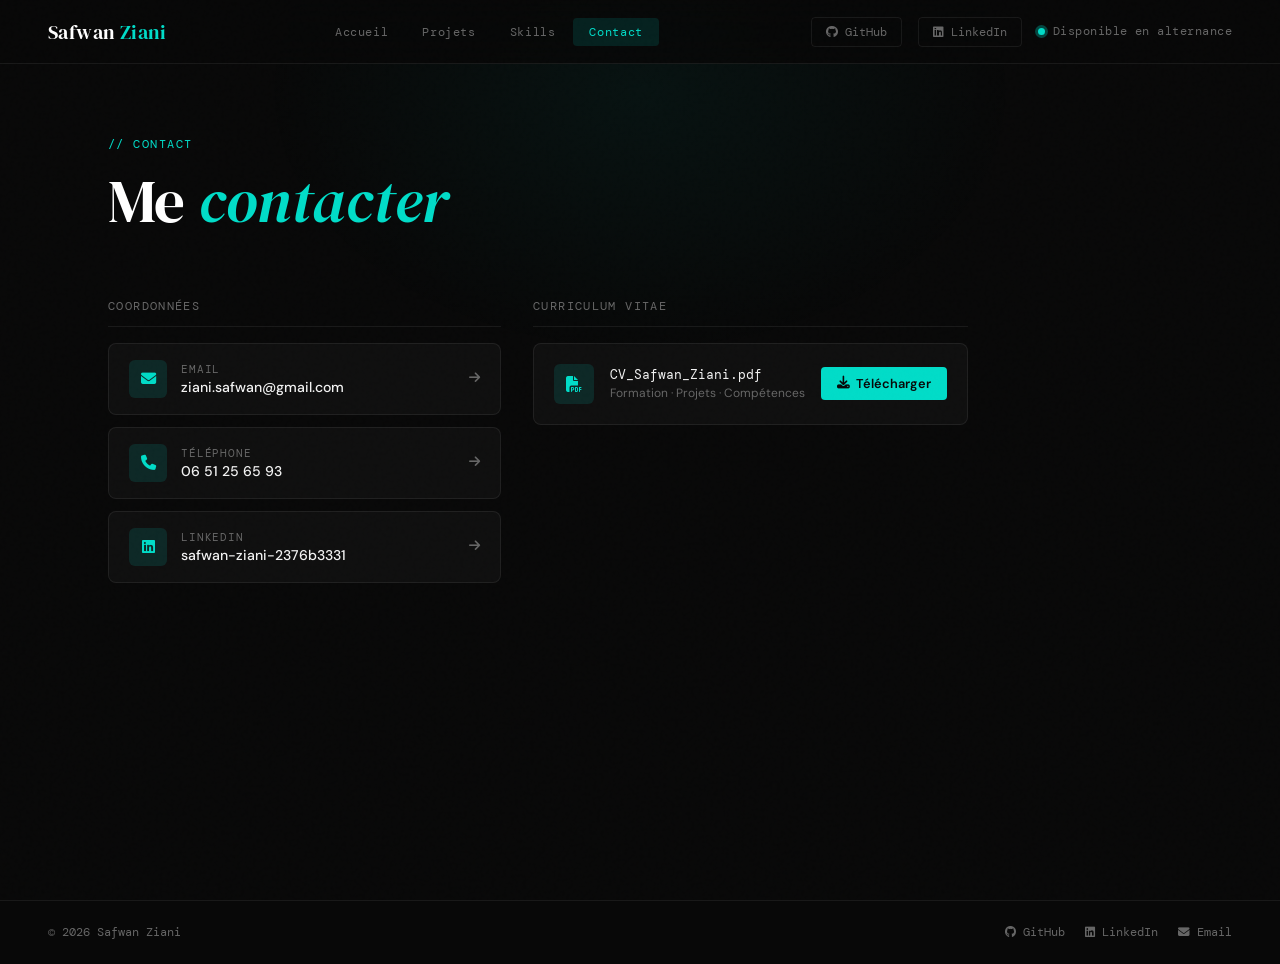
==== commit bec969c6: "safwan" ====
--- a/final/contact.html
+++ b/final/contact.html
@@ -92,7 +92,7 @@
     </main>
 
     <footer>
-        <span class="footer-copy">© 2025 Safwan Ziani</span>
+        <span class="footer-copy">© 2026 Safwan Ziani</span>
         <div class="footer-links">
             <a href="https://github.com/zianisafwan-pro" target="_blank" class="footer-link"><i class="fab fa-github"></i> GitHub</a>
             <a href="https://www.linkedin.com/in/safwan-ziani-2376b3331/" target="_blank" class="footer-link"><i class="fab fa-linkedin"></i> LinkedIn</a>
